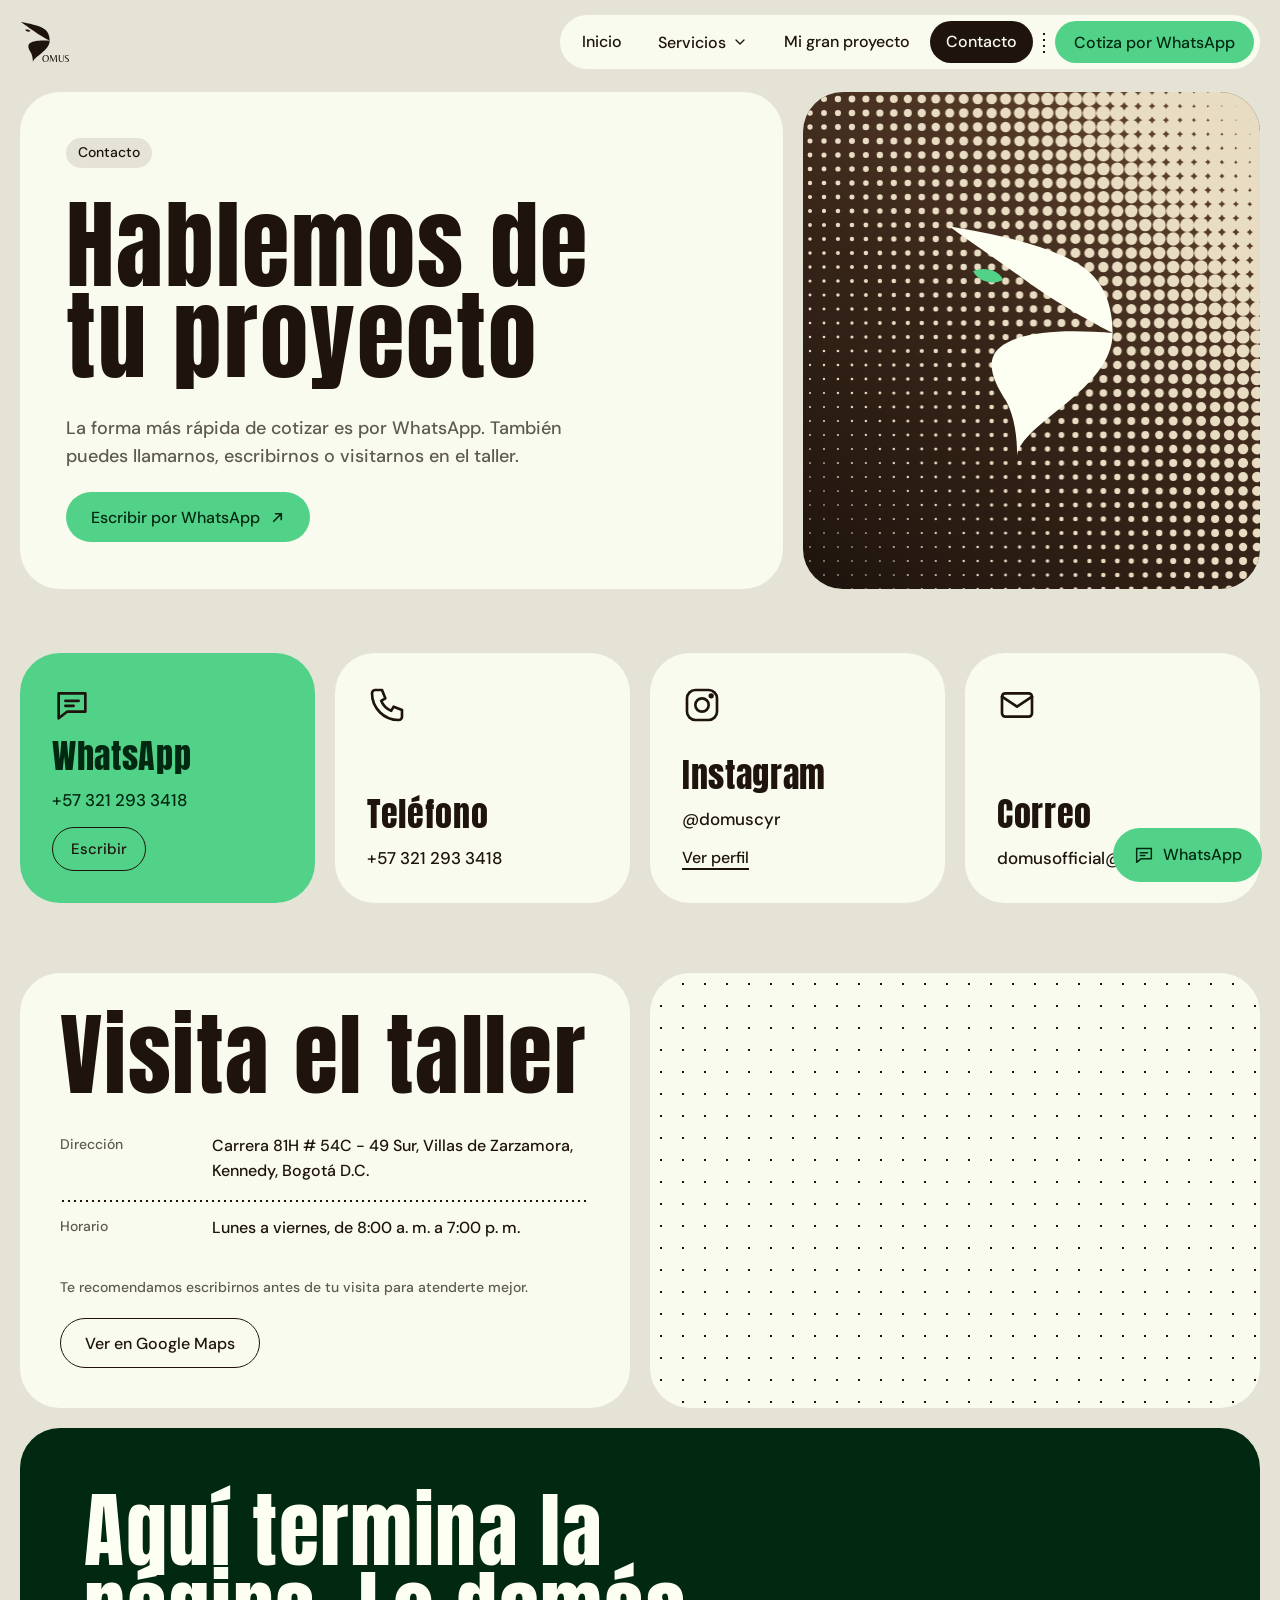
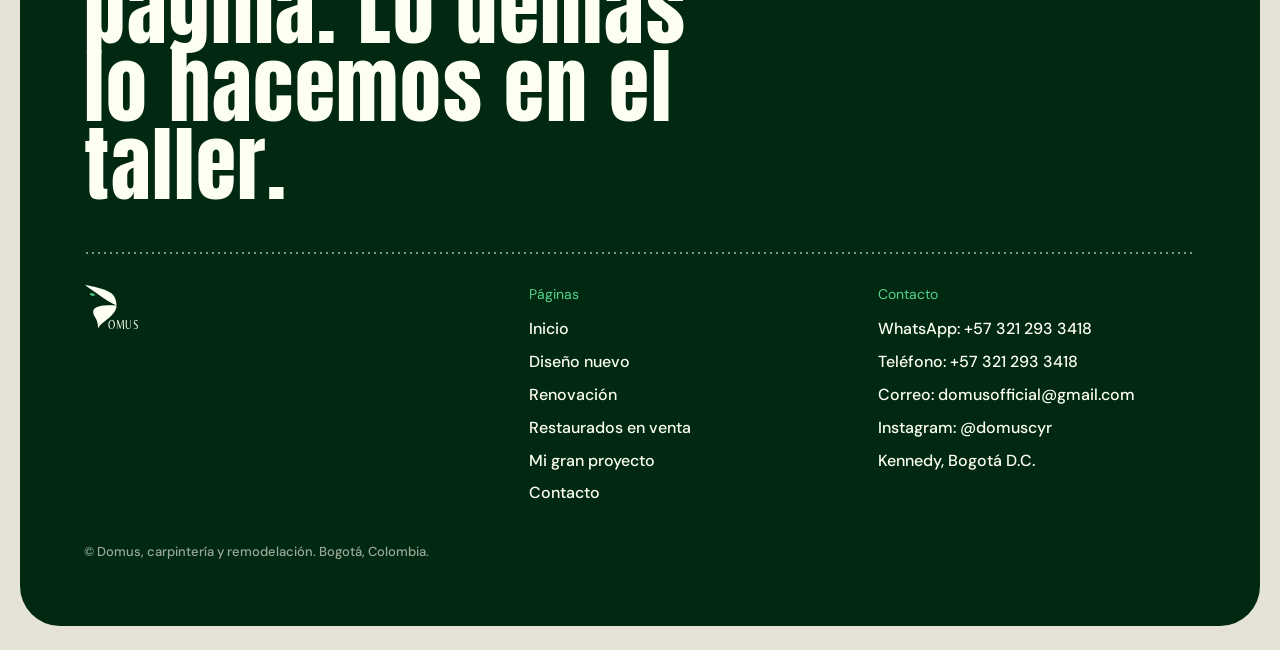
==== contacto.html @ 04fcae73 "Web de Domus, diseño v3" ====
<!doctype html>
<html lang="es">
<head>
<meta charset="utf-8">
<meta name="viewport" content="width=device-width, initial-scale=1, viewport-fit=cover">
<title>Contacto · Domus</title>
<meta name="description" content="WhatsApp, teléfono, correo, Instagram y ubicación del taller de Domus en Kennedy, Bogotá.">
<meta name="claude:viewport-fit-sides" content="cover">
<link rel="preconnect" href="https://fonts.googleapis.com"><link rel="preconnect" href="https://fonts.gstatic.com" crossorigin><link rel="stylesheet" href="https://fonts.googleapis.com/css2?family=Anton&family=Belleza&family=DM+Sans:opsz,wght@9..40,500&display=swap">
<link rel="stylesheet" href="assets/estilos.css">
<link rel="icon" href="assets/favicon.svg" type="image/svg+xml">
<link rel="icon" href="assets/favicon-32.png" sizes="32x32" type="image/png">
<link rel="apple-touch-icon" href="assets/icono-180.png">
<meta name="theme-color" content="#E4E3D6">
<meta property="og:site_name" content="Domus">
<meta property="og:title" content="Contacto · Domus">
<meta property="og:description" content="WhatsApp, teléfono, correo, Instagram y ubicación del taller de Domus en Kennedy, Bogotá.">
<meta property="og:image" content="assets/compartir.png">
<meta property="og:type" content="website">
<meta property="og:locale" content="es_CO">
</head>
<body>
<header class="sitio-cabecera">
<div class="contenedor cabecera-fila">
<a class="logo-enlace" href="index.html" aria-label="Domus, ir al inicio"><svg viewBox="110 150 1130 920" role="img" aria-label="Domus" xmlns="http://www.w3.org/2000/svg"><path fill="currentColor" d="M130 170 C300 200 520 240 650 330 C730 390 760 480 760 582 C660 530 525 455 405 365 C300 290 205 225 130 170 Z"/><path fill="currentColor" d="M760 582 C600 568 405 568 322 640 C268 690 298 765 350 845 C382 905 392 985 392 1055 C405 930 760 800 760 582 Z"/><path fill="currentColor" d="M222 343 C262 326 322 337 337 377 C298 397 243 386 222 343 Z"/><text x="585" y="1040" fill="currentColor" font-family="Belleza, sans-serif" font-size="236" textLength="620" lengthAdjust="spacingAndGlyphs">OMUS</text></svg></a>
<button class="boton-menu" type="button" aria-expanded="false" aria-controls="menu-principal" aria-label="Abrir menú"><svg class="" viewBox="0 0 24 24" fill="none" stroke="currentColor" stroke-width="1.6" stroke-linecap="round" stroke-linejoin="round" aria-hidden="true"><path d="M4 7h16"/><path d="M4 12h16"/><path d="M4 17h16"/></svg></button>
<nav id="menu-principal" class="menu" aria-label="Principal">
<a href="index.html">Inicio</a>
<div class="menu-grupo">
<button class="menu-desplegar" type="button" aria-expanded="false" aria-controls="sub-servicios">Servicios <svg viewBox="0 0 24 24" fill="none" stroke="currentColor" stroke-width="2" stroke-linecap="round" stroke-linejoin="round" aria-hidden="true"><path d="M6 9l6 6 6-6"/></svg></button>
<div class="submenu" id="sub-servicios"><a href="servicios-nuevo.html"><strong>Diseño nuevo</strong><small>Catálogo a medida e instalación</small></a><a href="servicios-renovacion.html"><strong>Renovación</strong><small>Restauración y ofrece tu mueble</small></a><a href="restaurados.html"><strong>Restaurados en venta</strong><small>Muebles renovados listos para tu casa</small></a><a class="submenu-todo" href="servicios.html">Ver todos los servicios</a></div>
</div>
<a href="gran-proyecto.html">Mi gran proyecto</a>
<a href="contacto.html" aria-current="page">Contacto</a>
<span class="divisor" aria-hidden="true"></span>
<a class="boton boton-principal" data-wa="Hola, quiero cotizar un mueble con Domus." href="contacto.html">Cotiza por WhatsApp</a>
</nav>
</div>
</header>
<main id="contenido">
<section class="contenedor portada" data-portada>
<div class="portada-rejilla portada-interior">
<div class="portada-texto">
<p class="miga"><span>Contacto</span></p>
<h1>Hablemos de tu proyecto</h1>
<div class="portada-pie">
<p class="intro">La forma más rápida de cotizar es por WhatsApp. También puedes llamarnos, escribirnos o visitarnos en el taller.</p>
<div class="acciones"><a class="boton boton-principal" data-wa="Hola, quiero más información sobre Domus." href="contacto.html">Escribir por WhatsApp <svg class="flecha" viewBox="0 0 16 16" fill="none" stroke="currentColor" stroke-width="1.8" stroke-linecap="round" aria-hidden="true"><path d="M4 12L12 4M6 4h6v6"/></svg></a></div>

</div>
</div>
<div class="bloque-trama cafe"><canvas data-trama="#E8DCC2" aria-hidden="true"></canvas><div class="sello" aria-hidden="true"><svg class="" viewBox="110 150 670 920" ><path fill="currentColor" d="M130 170 C300 200 520 240 650 330 C730 390 760 480 760 582 C660 530 525 455 405 365 C300 290 205 225 130 170 Z"/><path fill="currentColor" d="M760 582 C600 568 405 568 322 640 C268 690 298 765 350 845 C382 905 392 985 392 1055 C405 930 760 800 760 582 Z"/><path fill="#52D289" d="M222 343 C262 326 322 337 337 377 C298 397 243 386 222 343 Z"/></svg></div></div>
</div>
</section>

<section class="contenedor" style="padding-bottom: clamp(40px, 5.5vw, 80px)">
<div class="rejilla-4">
<div class="caja destacada"><svg class="icono" viewBox="0 0 24 24" fill="none" stroke="currentColor" stroke-width="1.6" stroke-linecap="round" stroke-linejoin="round" aria-hidden="true"><path d="M4 5h16v11H9l-5 4z"/><path d="M8 9.5h8"/><path d="M8 12.5h5"/></svg><h3>WhatsApp</h3><p class="valor" data-wa-numero>[número]</p><a class="boton boton-borde boton-chico" data-wa="Hola, quiero más información sobre Domus." href="contacto.html">Escribir</a></div>
<div class="caja"><svg class="icono" viewBox="0 0 24 24" fill="none" stroke="currentColor" stroke-width="1.6" stroke-linecap="round" stroke-linejoin="round" aria-hidden="true"><path d="M5 3h4l2 5-2.5 1.5a11 11 0 0 0 6 6L16 13l5 2v4a2 2 0 0 1-2 2A16 16 0 0 1 3 5a2 2 0 0 1 2-2z"/></svg><h3>Teléfono</h3><p class="valor" data-config="telefono">[Teléfono]</p></div>
<div class="caja"><svg class="icono" viewBox="0 0 24 24" fill="none" stroke="currentColor" stroke-width="1.6" stroke-linecap="round" stroke-linejoin="round" aria-hidden="true"><rect x="3" y="3" width="18" height="18" rx="5"/><circle cx="12" cy="12" r="4"/><circle cx="17.5" cy="6.5" r="0.8"/></svg><h3>Instagram</h3><p class="valor" data-config="instagram">[usuario]</p><a class="enlace" data-config-href="instagram" href="contacto.html" target="_blank" rel="noopener">Ver perfil</a></div>
<div class="caja"><svg class="icono" viewBox="0 0 24 24" fill="none" stroke="currentColor" stroke-width="1.6" stroke-linecap="round" stroke-linejoin="round" aria-hidden="true"><rect x="3" y="5" width="18" height="14" rx="2"/><path d="M3 7l9 6 9-6"/></svg><h3>Correo</h3><p class="valor" data-config="correo">[correo@dominio.com]</p></div>
</div>
</section>

<section class="contenedor" style="padding-bottom: 20px">
<div class="dos">
<div class="tarjeta columna">
<h2 class="titulo">Visita el taller</h2>
<dl class="ficha-datos" style="width: 100%">
<div><dt>Dirección</dt><dd data-config="direccion">Kennedy, Bogotá D.C.</dd></div>
<div><dt>Horario</dt><dd data-config="horario">[Horario de atención]</dd></div>
</dl>
<p class="nota">Te recomendamos escribirnos antes de tu visita para atenderte mejor.</p>
<a class="boton boton-borde" data-config-href="mapa" href="https://www.google.com/maps/search/?api=1&amp;query=Carrera%2081H%2054C-49%20Sur%2C%20Bogot%C3%A1%2C%20Colombia" target="_blank" rel="noopener">Ver en Google Maps</a>
</div>
<div class="mapa mapa-embebido"><iframe title="Mapa del taller de Domus" src="https://www.google.com/maps?q=Carrera%2081H%2054C-49%20Sur%2C%20Bogot%C3%A1%2C%20Colombia&amp;output=embed" loading="lazy" referrerpolicy="no-referrer-when-downgrade"></iframe></div>
</div>
</section>
</main>
<footer class="sitio-pie">
<div class="contenedor">
<div class="pie-tarjeta">
<p class="pie-cierre">Aquí termina la página. Lo demás lo hacemos en el taller.</p>
<div class="pie-rejilla">
<div><svg viewBox="110 150 1130 920" role="img" aria-label="Domus" xmlns="http://www.w3.org/2000/svg"><path fill="currentColor" d="M130 170 C300 200 520 240 650 330 C730 390 760 480 760 582 C660 530 525 455 405 365 C300 290 205 225 130 170 Z"/><path fill="currentColor" d="M760 582 C600 568 405 568 322 640 C268 690 298 765 350 845 C382 905 392 985 392 1055 C405 930 760 800 760 582 Z"/><path fill="#52D289" d="M222 343 C262 326 322 337 337 377 C298 397 243 386 222 343 Z"/><text x="585" y="1040" fill="currentColor" font-family="Belleza, sans-serif" font-size="236" textLength="620" lengthAdjust="spacingAndGlyphs">OMUS</text></svg></div>
<div>
<h3>Páginas</h3>
<ul>
<li><a href="index.html">Inicio</a></li>
<li><a href="servicios-nuevo.html">Diseño nuevo</a></li>
<li><a href="servicios-renovacion.html">Renovación</a></li>
<li><a href="restaurados.html">Restaurados en venta</a></li>
<li><a href="gran-proyecto.html">Mi gran proyecto</a></li>
<li><a href="contacto.html">Contacto</a></li>
</ul>
</div>
<div>
<h3>Contacto</h3>
<ul>
<li>WhatsApp: <span data-wa-numero>[número]</span></li>
<li>Teléfono: <span data-config="telefono">[Teléfono]</span></li>
<li>Correo: <span data-config="correo">[correo@dominio.com]</span></li>
<li>Instagram: <span data-config="instagram">[usuario]</span></li>
<li>Kennedy, Bogotá D.C.</li>
</ul>
</div>
</div>
<p class="pie-final">© Domus, carpintería y remodelación. Bogotá, Colombia.</p>
</div>
</div>
</footer>
<a class="flotante" data-wa="Hola, quiero más información sobre Domus." href="contacto.html" aria-label="Escríbenos por WhatsApp"><svg class="" viewBox="0 0 24 24" fill="none" stroke="currentColor" stroke-width="1.6" stroke-linecap="round" stroke-linejoin="round" aria-hidden="true"><path d="M4 5h16v11H9l-5 4z"/><path d="M8 9.5h8"/><path d="M8 12.5h5"/></svg><span>WhatsApp</span></a>
<script src="assets/config.js"></script>
<script src="assets/sitio.js"></script>
<script src="assets/trama.js"></script>
<script src="assets/movimiento.js"></script>

</body>
</html>
---- assets/estilos.css ----
/* Domus · estilos v3, adaptación del sistema "Caldera" a la marca Domus.
   Lienzo gris cálido, superficies crema sin sombras, radios de 40 px en tarjetas y píldoras en controles,
   títulos condensados gruesos a escala de cartel, un solo color fuerte (menta) para acciones y cifras,
   bosque con trama de puntos como firma visual de la portada, línea punteada como divisor. */
:root {
  --lienzo: #E4E3D6;       /* gris cálido de fondo (papel de taller) */
  --superficie: #FAFBEF;   /* tarjetas, crema Domus aclarada */
  --tinta: #1E140D;        /* texto, café casi negro */
  --tinta-suave: #5E5A50;
  --menta: #52D289;        /* único color fuerte: acciones y cifras */
  --menta-osc: #3FB873;
  --bosque: #012911;       /* firma: bloque con trama */
  --hoja: #446E4A;
  --arena: #E8DCC2;        /* etiquetas */
  --cafe: #362418;
  --crema: #FDFFF2;
  --display: 'Anton', 'Bebas Neue', Impact, 'Arial Narrow', sans-serif;
  --texto: 'DM Sans', 'Helvetica Neue', Arial, sans-serif;
  --r-tarjeta: 40px;
  --r-medio: 24px;
  --r-pildora: 800px;
  --ancho: 1280px;
  --curva: cubic-bezier(.2, .7, .2, 1);
  --rebote: cubic-bezier(.34, 1.45, .5, 1);
  --rapido: .18s;
  --medio: .35s;
  --punteada: radial-gradient(circle, var(--tinta) 0 .9px, transparent 1.2px);
  --ojo: url("data:image/svg+xml,%3Csvg xmlns='http://www.w3.org/2000/svg' viewBox='218 322 123 79'%3E%3Cpath d='M222 343 C262 326 322 337 337 377 C298 397 243 386 222 343 Z'/%3E%3C/svg%3E");
  color-scheme: light;
}
* { box-sizing: border-box; }
[hidden] { display: none !important; }
html { scroll-behavior: smooth; scroll-padding-top: 110px; }
body { margin: 0; background: var(--lienzo); color: var(--tinta); font: 500 16px/1.55 var(--texto); -webkit-font-smoothing: antialiased; }
body::before { content: ""; position: fixed; inset: 0 0 auto; height: env(safe-area-inset-top, 0px); z-index: 60; background: var(--lienzo); }
img { max-width: 100%; display: block; }
a { color: inherit; }
h1, h2, h3 { font-family: var(--display); font-weight: 400; letter-spacing: .02em; margin: 0; text-wrap: balance; }
p { margin: 0; }
:focus-visible { outline: 2px solid var(--tinta); outline-offset: 3px; border-radius: 6px; }
.sr { position: absolute; width: 1px; height: 1px; overflow: hidden; clip: rect(0 0 0 0); white-space: nowrap; }
.contenedor { width: 100%; max-width: calc(var(--ancho) + 2 * max(20px, env(safe-area-inset-left, 0px))); margin: 0 auto; padding-left: max(20px, env(safe-area-inset-left, 0px)); padding-right: max(20px, env(safe-area-inset-right, 0px)); }
.seccion { padding-block: clamp(40px, 5.5vw, 80px); }
.nota { font-size: 14px; color: var(--tinta-suave); }
.titulo { font-size: clamp(48px, 7vw, 96px); line-height: .95; }
.etiqueta { display: inline-flex; align-items: center; gap: 6px; padding: 4px 12px; border-radius: var(--r-pildora); background: var(--arena); font-size: 13px; line-height: 1.4; }
.punteada-h { height: 2px; background: var(--punteada) 0 50% / 6px 2px repeat-x; border: 0; margin: 0; }

/* ---------- Botones ---------- */
.boton { display: inline-flex; align-items: center; justify-content: center; gap: 10px; min-height: 50px; padding: 12px 24px; border-radius: var(--r-pildora); border: 1.5px solid transparent; font: 500 16px var(--texto); text-decoration: none; cursor: pointer; transition: background-color var(--rapido), color var(--rapido), transform var(--rapido); }
.boton:active { transform: scale(.97); }
.boton .flecha { width: 15px; height: 15px; transition: transform var(--medio) var(--curva); }
.boton:hover .flecha { transform: translate(3px, -3px); }
.boton-principal { background: var(--menta); color: var(--bosque); }
.boton-principal:hover { background: var(--menta-osc); }
.boton-borde { border-color: var(--tinta); color: var(--tinta); }
.boton-borde:hover { background: var(--tinta); color: var(--superficie); }
.boton-claro { border-color: var(--crema); color: var(--crema); }
.boton-claro:hover { background: var(--crema); color: var(--tinta); }
.acciones { display: flex; flex-wrap: wrap; gap: 12px; }

/* ---------- Cabecera: menú dentro de una píldora ---------- */
.sitio-cabecera { position: sticky; top: env(safe-area-inset-top, 0px); z-index: 40; background: var(--lienzo); transition: box-shadow var(--medio); }
.sitio-cabecera.compacta { box-shadow: 0 1px 0 rgba(30, 20, 13, .08); }
.cabecera-fila { display: flex; align-items: center; justify-content: space-between; gap: 16px; min-height: 84px; transition: min-height var(--medio) var(--curva); }
.compacta .cabecera-fila { min-height: 68px; }
.logo-enlace { display: inline-flex; color: var(--tinta); }
.logo-enlace svg { height: 42px; width: auto; }
.menu { display: flex; align-items: center; gap: 4px; padding: 6px; border-radius: var(--r-pildora); background: var(--superficie); }
.menu a:not(.boton) { display: inline-flex; align-items: center; min-height: 42px; padding: 0 16px; border-radius: var(--r-pildora); text-decoration: none; transition: background-color var(--rapido); }
.menu a:not(.boton):hover { background: var(--lienzo); }
.menu a[aria-current="page"] { background: var(--tinta); color: var(--superficie); }
.menu .divisor { width: 2px; height: 22px; margin: 0 6px; background: var(--punteada) 50% 0 / 2px 6px repeat-y; }
.menu .boton { min-height: 42px; padding: 8px 18px; }
.boton-menu { display: none; width: 50px; height: 50px; border: 0; border-radius: 50%; background: var(--superficie); color: var(--tinta); cursor: pointer; align-items: center; justify-content: center; }
.boton-menu svg { width: 22px; height: 22px; }
@media (max-width: 920px) {
  .boton-menu { display: inline-flex; }
  .menu { position: absolute; left: max(12px, env(safe-area-inset-left, 0px)); right: max(12px, env(safe-area-inset-right, 0px)); top: calc(100% - 6px); flex-direction: column; align-items: stretch; gap: 2px; padding: 10px; border-radius: 28px;
    clip-path: inset(0 0 100% 0 round 28px); visibility: hidden; transition: clip-path var(--medio) var(--curva), visibility 0s var(--medio); }
  .menu.abierto { clip-path: inset(0 0 0 0 round 28px); visibility: visible; transition: clip-path var(--medio) var(--curva); }
  .menu a:not(.boton) { min-height: 52px; font-size: 18px; }
  .menu .divisor { display: none; }
  .menu .boton { margin-top: 6px; min-height: 52px; }
}

/* ---------- Portada ---------- */
.portada-rejilla { display: grid; grid-template-columns: minmax(0, 1.08fr) minmax(0, .92fr); gap: 20px; align-items: stretch; padding-block: 8px clamp(40px, 5vw, 72px); }
.portada-texto { display: flex; flex-direction: column; justify-content: space-between; gap: 32px; padding: clamp(28px, 3.6vw, 48px); border-radius: var(--r-tarjeta); background: var(--superficie); min-width: 0; }
.portada h1 { font-size: clamp(64px, 9.6vw, 150px); line-height: .94; }
.portada h1 .rotar { color: var(--hoja); white-space: nowrap; }
.rotar-fijo { display: inline-grid; justify-items: start; }
.rotar-molde, .rotar-vivo { grid-area: 1 / 1; white-space: nowrap; }
.rotar-molde { visibility: hidden; padding-right: .12em; }
.cursor-texto { display: inline-block; width: .08em; height: .78em; margin-left: .05em; background: var(--menta); vertical-align: -.02em; animation: titilar 1s steps(1) infinite; }
@keyframes titilar { 50% { opacity: 0; } }
.portada-texto > .etiqueta { align-self: flex-start; }
.portada-pie { display: grid; gap: 22px; }
.portada .intro { max-width: 46ch; font-size: 18px; color: var(--tinta-suave); }
.bloque-trama { position: relative; border-radius: var(--r-tarjeta); overflow: hidden; min-height: 520px; background: linear-gradient(215deg, var(--hoja) 0%, #0B3B1E 45%, var(--bosque) 100%); isolation: isolate; }
.bloque-trama canvas[data-trama] { position: absolute; inset: 0; width: 100%; height: 100%; z-index: 0; }
.bloque-trama .escena { position: absolute; inset: 0; z-index: 1; }
.escena canvas, .escena-mueble canvas { position: absolute; inset: 0; width: 100%; height: 100%; display: block; cursor: grab; touch-action: pan-y; }
.escena canvas:active, .escena-mueble canvas:active { cursor: grabbing; }
.sombra { position: absolute; left: 50%; top: 84%; width: 30%; height: 6%; transform: translateX(-50%); border-radius: 50%; opacity: 0; background: radial-gradient(closest-side, rgba(0, 0, 0, .55), rgba(0, 0, 0, 0)); }
.pista { position: absolute; left: 24px; bottom: 20px; z-index: 2; font-size: 13px; padding: 5px 12px; border-radius: var(--r-pildora); background: rgba(250, 251, 239, .9); color: var(--tinta); transition: opacity .6s; pointer-events: none; }
.pista.oculta { opacity: 0; }
.respaldo { position: absolute; inset: 14%; width: 72%; height: 72%; color: var(--crema); }

/* ---------- Cinta: tarjeta con divisores punteados ---------- */
.cinta { border-radius: var(--r-tarjeta); background: var(--superficie); overflow: hidden; padding-block: 26px; }
.cinta-mover { display: flex; width: max-content; animation: cinta 55s linear infinite; }
.cinta:hover .cinta-mover, .cinta.en-pausa .cinta-mover { animation-play-state: paused; }
.cinta-pista { display: flex; align-items: center; margin: 0; padding: 0; list-style: none; }
.cinta-pista li { font-family: var(--display); font-size: clamp(26px, 3vw, 40px); letter-spacing: .02em; white-space: nowrap; padding: 0 32px; position: relative; }
.cinta-pista li::after { content: ""; position: absolute; right: 0; top: 10%; bottom: 10%; width: 2px; background: var(--punteada) 50% 0 / 2px 6px repeat-y; }
@keyframes cinta { to { transform: translateX(-50%); } }
.quieto .cinta-mover { animation: none; }
.quieto .cinta { overflow-x: auto; }

/* ---------- Declaración y cifras ---------- */
.declaracion-rejilla { display: grid; grid-template-columns: minmax(0, 1.25fr) minmax(0, .75fr); gap: 20px; }
.tarjeta { border-radius: var(--r-tarjeta); background: var(--superficie); padding: clamp(28px, 3.4vw, 40px); min-width: 0; }
.lema { font-size: clamp(72px, 11vw, 189px); line-height: .9; }
.o-ojo { display: inline-block; width: .52em; height: .32em; margin: 0 .03em; background: var(--hoja); vertical-align: .1em; -webkit-mask: var(--ojo) center / contain no-repeat; mask: var(--ojo) center / contain no-repeat; transform-origin: 50% 60%; }
.o-ojo.parpadea { animation: parpadeo .5s var(--curva); }
@keyframes parpadeo { 0%, 100% { transform: scaleY(1); } 40% { transform: scaleY(.1); } }
.historia { display: grid; grid-template-columns: 1fr 1fr; gap: 20px 32px; margin-top: 36px; padding-top: 28px; position: relative; }
.historia::before { content: ""; position: absolute; left: 0; right: 0; top: 0; height: 2px; background: var(--punteada) 0 50% / 6px 2px repeat-x; }
.historia p { color: var(--tinta-suave); }
.historia .firma { grid-column: 1 / -1; color: var(--tinta); }
.cifras { display: grid; gap: 20px; grid-template-rows: 1fr 1fr auto; }
.cifra { border-radius: var(--r-tarjeta); background: var(--menta); color: var(--bosque); padding: 32px 36px; display: flex; flex-direction: column; justify-content: space-between; gap: 18px; }
.cifra > span { font-size: 15px; }
.cifra b { font-family: var(--display); font-weight: 400; font-size: clamp(80px, 9vw, 132px); line-height: .9; letter-spacing: .02em; font-variant-numeric: tabular-nums; }
.frase { border-radius: var(--r-tarjeta); background: var(--bosque); color: var(--crema); padding: 28px 36px; font-family: var(--display); font-size: clamp(26px, 2.4vw, 34px); line-height: 1.1; letter-spacing: .02em; }

/* ---------- Servicios ---------- */
.encabezado { display: flex; flex-wrap: wrap; align-items: end; justify-content: space-between; gap: 16px 40px; margin-bottom: 24px; }
.encabezado p { max-width: 42ch; color: var(--tinta-suave); }
.tarjetas { display: grid; grid-template-columns: repeat(4, minmax(0, 1fr)); gap: 20px; }
.tarjeta-servicio { display: flex; flex-direction: column; gap: 18px; padding: 14px 14px 28px; border-radius: var(--r-tarjeta); background: var(--superficie); text-decoration: none; transition: background-color var(--medio); }
.tarjeta-servicio:hover { background: #FFFFF6; }
.tarjeta-servicio .foto { position: relative; aspect-ratio: 1 / 1; border-radius: 28px; overflow: hidden; background: var(--arena); }
.tarjeta-servicio .foto img { width: 100%; height: 100%; object-fit: cover; transition: transform .9s var(--curva); }
.tarjeta-servicio:hover .foto img { transform: scale(1.06); }
.tarjeta-servicio .foto > span { position: absolute; left: 12px; bottom: 12px; font-size: 12px; padding: 3px 10px; border-radius: var(--r-pildora); background: rgba(250, 251, 239, .9); }
.tarjeta-servicio .texto { display: flex; flex-direction: column; gap: 10px; padding: 0 12px; flex: 1; }
.tarjeta-servicio .etiqueta { align-self: flex-start; }
.tarjeta-servicio[data-verde] .etiqueta { background: #D6E8D9; }
.tarjeta-servicio h3 { font-size: 32px; line-height: 1; }
.tarjeta-servicio p { color: var(--tinta-suave); font-size: 15px; }
.tarjeta-servicio .ir { margin-top: auto; padding-top: 8px; display: inline-flex; align-items: center; justify-content: space-between; gap: 10px; }
.tarjeta-servicio .ir i { width: 46px; height: 46px; border-radius: 50%; border: 1.5px solid var(--tinta); display: grid; place-items: center; transition: background-color var(--rapido), border-color var(--rapido), transform var(--medio) var(--rebote); }
.tarjeta-servicio:hover .ir i { background: var(--menta); border-color: var(--menta); transform: rotate(-45deg); }
.tarjeta-servicio .ir svg { width: 18px; height: 18px; }

/* ---------- Prueba tu medida ---------- */
.prueba { display: grid; grid-template-columns: minmax(0, .82fr) minmax(0, 1.18fr); gap: 20px; }
.prueba-texto { display: flex; flex-direction: column; gap: 22px; }
.prueba-texto > p { color: var(--tinta-suave); }
.control { display: grid; gap: 10px; font-size: 15px; }
.control-fila { display: flex; justify-content: space-between; align-items: baseline; }
.control output { font-family: var(--display); font-size: 40px; letter-spacing: .02em; line-height: 1; font-variant-numeric: tabular-nums; }
input[type="range"] { -webkit-appearance: none; appearance: none; width: 100%; height: 34px; background: transparent; cursor: pointer; }
input[type="range"]::-webkit-slider-runnable-track { height: 10px; border-radius: 10px; background: linear-gradient(var(--menta), var(--menta)) 0 / var(--lleno, 50%) 100% no-repeat, var(--lienzo); }
input[type="range"]::-moz-range-track { height: 10px; border-radius: 10px; background: var(--lienzo); }
input[type="range"]::-moz-range-progress { height: 10px; border-radius: 10px; background: var(--menta); }
input[type="range"]::-webkit-slider-thumb { -webkit-appearance: none; width: 30px; height: 30px; margin-top: -10px; border-radius: 50%; background: var(--tinta); border: 4px solid var(--superficie); transition: transform var(--rapido) var(--rebote); }
input[type="range"]::-moz-range-thumb { width: 24px; height: 24px; border-radius: 50%; background: var(--tinta); border: 4px solid var(--superficie); }
input[type="range"]:active::-webkit-slider-thumb { transform: scale(1.2); }
.chips { display: flex; flex-wrap: wrap; gap: 8px; }
.chip { display: inline-flex; align-items: center; gap: 8px; min-height: 44px; padding: 8px 16px; border-radius: var(--r-pildora); border: 1.5px solid transparent; background: var(--lienzo); color: var(--tinta); font: 500 14px var(--texto); cursor: pointer; transition: border-color var(--rapido), transform var(--rapido) var(--rebote); }
.chip i { width: 16px; height: 16px; border-radius: 50%; box-shadow: inset 0 0 0 1px rgba(30, 20, 13, .2); }
.chip:active { transform: scale(.94); }
.chip[aria-pressed="true"] { border-color: var(--tinta); }
.resumen { display: grid; gap: 14px; justify-items: start; padding-top: 22px; margin-top: auto; position: relative; }
.resumen::before { content: ""; position: absolute; left: 0; right: 0; top: 0; height: 2px; background: var(--punteada) 0 50% / 6px 2px repeat-x; }
.escena-mueble { position: relative; border-radius: var(--r-tarjeta); overflow: hidden; min-height: 460px; background-color: var(--superficie); background-image: var(--punteada); background-size: 22px 22px; background-position: center; }
.escena-mueble .sombra { top: 73%; width: 40%; height: 7%; opacity: 1; background: radial-gradient(closest-side, rgba(30, 20, 13, .25), rgba(30, 20, 13, 0)); transition: width var(--medio) var(--curva); }
.escena-mueble .cota { position: absolute; left: 24px; top: 22px; z-index: 2; }
.escena-mueble .respaldo { color: var(--tinta); }

/* ---------- Proceso ---------- */
.pasos-linea { position: relative; list-style: none; margin: 0; padding: 0; display: grid; grid-template-columns: repeat(var(--n, 4), minmax(0, 1fr)); gap: 20px; counter-reset: paso; }
.pasos-linea li { counter-increment: paso; display: flex; flex-direction: column; gap: 10px; padding: 32px; border-radius: var(--r-tarjeta); background: var(--superficie); min-height: 270px; transition: background-color var(--medio), color var(--medio); }
.pasos-linea li::before { content: "0" counter(paso); font-family: var(--display); font-size: 80px; line-height: .9; letter-spacing: .02em; margin-bottom: auto; color: rgba(30, 20, 13, .18); transition: color var(--medio); }
.pasos-linea li.activo { background: var(--menta); color: var(--bosque); }
.pasos-linea li.activo::before { color: var(--bosque); }
.pasos-linea strong { font-family: var(--display); font-weight: 400; font-size: 28px; line-height: 1.05; letter-spacing: .02em; }
.pasos-linea p { font-size: 15px; color: inherit; opacity: .8; }

/* ---------- Mi gran proyecto ---------- */
.banda { display: grid; grid-template-columns: minmax(0, 1fr) auto; align-items: end; gap: 28px 48px; border-radius: var(--r-tarjeta); background: var(--tinta); color: var(--crema); padding: clamp(32px, 5vw, 64px); }
.banda .etiqueta { background: var(--menta); color: var(--bosque); }
.banda h2 { font-size: clamp(56px, 7vw, 110px); line-height: .94; margin-top: 18px; max-width: 13ch; }
.banda p { margin-top: 18px; max-width: 52ch; color: rgba(253, 255, 242, .76); }

/* ---------- Taller ---------- */
.taller { display: grid; grid-template-columns: minmax(0, 1fr) minmax(0, 1fr); gap: 20px; }
.taller .tarjeta:first-child { display: flex; flex-direction: column; gap: 22px; justify-content: space-between; }
.ficha-datos { margin: 0; display: grid; }
.ficha-datos div { display: grid; grid-template-columns: 8.5rem minmax(0, 1fr); gap: 16px; padding: 16px 0; position: relative; }
.ficha-datos div + div::before { content: ""; position: absolute; left: 0; right: 0; top: 0; height: 2px; background: var(--punteada) 0 50% / 6px 2px repeat-x; }
.ficha-datos dt { color: var(--tinta-suave); font-size: 14px; }
.ficha-datos dd { margin: 0; overflow-wrap: anywhere; }

/* ---------- Pie ---------- */
.sitio-pie { padding-block: 0 calc(24px + env(safe-area-inset-bottom, 0px)); }
.pie-tarjeta { border-radius: var(--r-tarjeta); background: var(--bosque); color: var(--crema); padding: clamp(32px, 5vw, 64px); }
.pie-cierre { font-family: var(--display); font-size: clamp(44px, 6.4vw, 96px); line-height: .95; letter-spacing: .02em; max-width: 16ch; }
.pie-rejilla { display: grid; grid-template-columns: 1.3fr 1fr 1fr; gap: 32px; margin-top: 48px; padding-top: 32px; position: relative; }
.pie-rejilla::before { content: ""; position: absolute; left: 0; right: 0; top: 0; height: 2px; background: radial-gradient(circle, var(--crema) 0 .9px, transparent 1.2px) 0 50% / 6px 2px repeat-x; opacity: .5; }
.pie-rejilla svg { height: 46px; width: auto; color: var(--crema); }
.pie-rejilla h3 { font-family: var(--texto); font-size: 14px; letter-spacing: 0; color: var(--menta); margin-bottom: 12px; }
.pie-rejilla ul { list-style: none; margin: 0; padding: 0; display: grid; gap: 8px; }
.pie-rejilla a { text-decoration: none; }
.pie-rejilla a:hover { text-decoration: underline; text-underline-offset: 4px; }
.pie-final { margin-top: 36px; font-size: 13px; color: rgba(253, 255, 242, .6); }

/* ---------- Botón flotante ---------- */
.flotante { position: fixed; right: max(18px, calc(env(safe-area-inset-right, 0px) + 12px)); bottom: max(18px, calc(env(safe-area-inset-bottom, 0px) + 12px)); z-index: 35; display: inline-flex; align-items: center; gap: 8px; min-height: 54px; padding: 12px 20px; border-radius: var(--r-pildora); background: var(--menta); color: var(--bosque); text-decoration: none; transition: transform var(--medio) var(--rebote); }
.flotante:hover { transform: translateY(-3px); }
.flotante svg { width: 22px; height: 22px; }

/* ---------- Persiana entre páginas ---------- */
.persiana { position: fixed; inset: 0; z-index: 100; display: grid; grid-template-columns: repeat(7, 1fr); pointer-events: none; --p: var(--bosque); }
.persiana[data-tema="cafe"] { --p: var(--tinta); }
.persiana span { background: var(--p); transform: scaleY(0); transform-origin: 50% 100%; transition: transform .34s var(--curva); transition-delay: calc(var(--i) * 22ms); margin-right: -1px; }
.persiana.cerrando { pointer-events: auto; }
.persiana.cerrando span { transform: scaleY(1); }
.persiana.abriendo span { transform: scaleY(0); transform-origin: 50% 0%; transition-duration: .38s; }
.persiana-logo { position: absolute; left: 50%; top: 50%; width: 54px; transform: translate(-50%, -50%); fill: var(--crema); opacity: 0; transition: opacity .15s; }
.persiana-logo path { transform-box: fill-box; transform-origin: center; transition: transform .3s var(--rebote); }
.persiana-logo path:nth-child(1) { transform: translate(-260px, -220px) rotate(14deg); }
.persiana-logo path:nth-child(2) { transform: translate(260px, 220px) rotate(-12deg); }
.persiana-logo .ojo { fill: var(--menta); transform: scale(0); }
.persiana.cerrando .persiana-logo { opacity: 1; transition-delay: .12s; }
.persiana.cerrando .persiana-logo path { transform: none; transition-delay: .14s; }
.persiana.abriendo .persiana-logo { opacity: 0; transition-delay: 0s; }
.sin-transicion, .sin-transicion * { transition: none !important; }


/* ---------- Así se arma (aparador que se desarma con el scroll) ---------- */
.despiece { height: 260vh; position: relative; margin-bottom: clamp(40px, 5.5vw, 80px); }
.despiece-pegado { position: sticky; top: 96px; height: calc(100vh - 116px); min-height: 520px; display: grid; grid-template-columns: minmax(0, .75fr) minmax(0, 1.25fr); gap: 20px; }
.despiece-texto { display: flex; flex-direction: column; gap: 20px; }
.despiece-texto > p { color: var(--tinta-suave); }
.despiece-texto .titulo { font-size: clamp(44px, 4.6vw, 72px); }
.despiece-texto { overflow: hidden; }
.piezas { list-style: none; margin: auto 0 0; padding: 0; display: grid; gap: 8px; counter-reset: pieza; }
.piezas li { counter-increment: pieza; display: flex; align-items: center; gap: 12px; padding: 10px 16px; border-radius: var(--r-pildora); background: var(--lienzo); transition: background-color var(--medio), color var(--medio); }
.piezas li::before { content: counter(pieza); font-family: var(--display); font-size: 20px; width: 1.4em; }
.piezas li.activa { background: var(--menta); color: var(--bosque); }
.despiece-escena { position: relative; border-radius: var(--r-tarjeta); overflow: hidden; background-color: var(--superficie); background-image: var(--punteada); background-size: 22px 22px; }
.despiece-escena canvas { position: absolute; inset: 0; width: 100%; height: 100%; display: block; }
.rotulos { position: absolute; inset: 0; pointer-events: none; }
.rotulo { position: absolute; left: 0; top: 0; white-space: nowrap; font-size: 13px; padding: 5px 12px; border-radius: var(--r-pildora); background: var(--tinta); color: var(--superficie); opacity: 0; will-change: transform; }
.pista-scroll { position: absolute; left: 50%; bottom: 20px; transform: translateX(-50%); font-size: 13px; padding: 5px 14px; border-radius: var(--r-pildora); background: var(--lienzo); transition: opacity var(--medio); }
.desarmado .pista-scroll { opacity: 0; }
.despiece.quieta, .despiece.sin-3d { height: auto; }
.despiece.quieta .despiece-pegado, .despiece.sin-3d .despiece-pegado { position: static; height: auto; }
.despiece.quieta .despiece-escena { min-height: 460px; }
.despiece.sin-3d .despiece-escena { display: none; }
.despiece.sin-3d .despiece-pegado { grid-template-columns: minmax(0, 1fr); }

/* ---------- Antes y después ---------- */
.antes-despues { display: grid; grid-template-columns: minmax(0, .75fr) minmax(0, 1.25fr); gap: 20px; }
.antes-texto { display: flex; flex-direction: column; gap: 20px; align-items: flex-start; }
.antes-texto > p { color: var(--tinta-suave); }
.antes-texto .nota { margin-top: auto; }
.comparador { --corte: 50%; position: relative; border-radius: var(--r-tarjeta); overflow: hidden; min-height: 460px; user-select: none; isolation: isolate; }
.comparador > div { position: absolute; inset: 0; display: grid; place-items: center; }
.capa-despues { background: var(--superficie); }
.capa-antes { background-color: #D3CCBC; background-image: radial-gradient(circle, rgba(30, 20, 13, .18) 0 1px, transparent 1.4px); background-size: 9px 9px; clip-path: inset(0 calc(100% - var(--corte)) 0 0); }
.comparador img { width: 100%; height: 100%; object-fit: contain; }
.capa-antes img { filter: saturate(.55) contrast(.92); }
.marca { position: absolute; top: 22px; z-index: 2; font-size: 13px; padding: 5px 12px; border-radius: var(--r-pildora); }
.marca-antes { left: 22px; background: var(--tinta); color: var(--superficie); }
.marca-despues { right: 22px; background: var(--menta); color: var(--bosque); }
.manija { position: absolute; top: 0; bottom: 0; left: var(--corte); z-index: 2; width: 2px; background: var(--tinta); transform: translateX(-1px); pointer-events: none; }
.manija svg { position: absolute; top: 50%; left: 50%; width: 52px; height: 52px; padding: 13px; transform: translate(-50%, -50%); border-radius: 50%; background: var(--menta); color: var(--bosque); transition: transform var(--rapido) var(--rebote); }
.comparador:active .manija svg { transform: translate(-50%, -50%) scale(1.1); }
.comparador input[type="range"] { position: absolute; inset: 0; z-index: 3; width: 100%; height: 100%; margin: 0; opacity: 0; cursor: ew-resize; touch-action: pan-y; }
.comparador input[type="range"]:focus-visible ~ .manija svg, .comparador:focus-within .manija svg { outline: 2px solid var(--tinta); outline-offset: 3px; }
.comparador.sin-imagen .capa-antes, .comparador.sin-imagen .capa-despues { background: var(--arena); }

@media (max-width: 920px) {
  .despiece { height: 220vh; }
  .despiece-pegado { grid-template-columns: minmax(0, 1fr); grid-template-rows: auto minmax(0, 1fr); top: 80px; height: calc(100vh - 96px); min-height: 0; gap: 12px; }
  .despiece-texto { gap: 10px; padding: 22px 24px; }
  .despiece-texto .titulo { font-size: 40px; }
  .despiece-texto > p { font-size: 14px; }
  .piezas { display: none; }
  .despiece.quieta .despiece-pegado { grid-template-rows: none; }
  .despiece.quieta .despiece-escena { min-height: 0; aspect-ratio: 1 / 1; }
  .antes-despues { grid-template-columns: minmax(0, 1fr); }
  .comparador { min-height: 0; aspect-ratio: 4 / 3; }
  .rotulo { font-size: 11px; padding: 4px 9px; }
}


/* =========================================================
   Páginas interiores (v3)
   ========================================================= */
.oculto-visual { position: absolute; width: 1px; height: 1px; overflow: hidden; clip: rect(0 0 0 0); white-space: nowrap; }
.bloque { padding-bottom: clamp(40px, 5.5vw, 80px); }
.icono { width: 34px; height: 34px; color: var(--tinta); flex-shrink: 0; }
.boton-chico { min-height: 44px; padding: 9px 18px; font-size: 15px; }
.boton[aria-disabled="true"] { opacity: .5; cursor: not-allowed; }
.boton.listo { background: var(--bosque); color: var(--menta); }
.enlace { text-decoration: underline; text-underline-offset: 5px; text-decoration-thickness: 1.5px; }
.lista { list-style: none; margin: 0; padding: 0; display: grid; gap: 10px; }
.lista li { position: relative; padding-left: 26px; }
.lista li::before { content: ""; position: absolute; left: 0; top: .6em; width: 12px; height: 12px; border-radius: 50%; background: var(--menta); }
.dos { display: grid; grid-template-columns: minmax(0, 1fr) minmax(0, 1fr); gap: 20px; }
.dos.ancho-izq { grid-template-columns: minmax(0, .8fr) minmax(0, 1.2fr); }
.tarjeta.columna { display: flex; flex-direction: column; gap: 20px; align-items: flex-start; }
.tarjeta.columna > p { color: var(--tinta-suave); }
.tarjeta.oscura { background: var(--tinta); color: var(--crema); }

/* Menú: grupo de Servicios con submenú */
.menu-grupo { position: relative; }
.menu-desplegar { display: inline-flex; align-items: center; gap: 6px; min-height: 42px; padding: 0 16px; border: 0; border-radius: var(--r-pildora); background: transparent; color: var(--tinta); font: 500 16px var(--texto); cursor: pointer; transition: background-color var(--rapido); }
.menu-desplegar:hover { background: var(--lienzo); }
.menu-grupo.activo .menu-desplegar { background: var(--tinta); color: var(--superficie); }
.menu-desplegar svg { width: 16px; height: 16px; transition: transform var(--medio) var(--curva); }
.menu-grupo.abierto .menu-desplegar svg { transform: rotate(180deg); }
.submenu { position: absolute; top: calc(100% + 14px); left: -6px; min-width: 320px; z-index: 45; display: flex; flex-direction: column; gap: 2px; padding: 8px; border-radius: 28px; background: var(--superficie); opacity: 0; visibility: hidden; transform: translateY(-6px); transition: opacity var(--rapido), transform var(--medio) var(--curva), visibility 0s var(--medio); }
.menu-grupo.abierto .submenu { opacity: 1; visibility: visible; transform: none; transition: opacity var(--rapido), transform var(--medio) var(--curva); }
.submenu a { display: grid !important; gap: 2px; min-height: 0 !important; padding: 12px 16px !important; border-radius: 20px !important; }
.submenu a:hover, .submenu a[aria-current="page"] { background: var(--lienzo) !important; color: var(--tinta) !important; }
.submenu strong { font-weight: 500; }
.submenu small { font-size: 13px; color: var(--tinta-suave); }
.submenu .submenu-todo { font-size: 14px; color: var(--tinta-suave); }
@media (max-width: 920px) {
  .menu-desplegar { width: 100%; justify-content: space-between; min-height: 52px; font-size: 18px; }
  .submenu { position: static; min-width: 0; display: none; opacity: 1; visibility: visible; transform: none; padding: 0 0 6px 10px; background: transparent; }
  .menu-grupo.abierto .submenu { display: flex; }
}

/* Portadas de páginas interiores: tarjeta de texto y bloque con trama */
.portada-interior { grid-template-columns: minmax(0, 1.25fr) minmax(0, .75fr); }
.portada-interior h1 { font-size: clamp(56px, 7.6vw, 120px); }
.portada-interior .bloque-trama { min-height: 380px; }
.bloque-trama.cafe { background: linear-gradient(215deg, #6B4A33 0%, var(--cafe) 55%, #1E140D 100%); }
.bloque-trama .sello { position: absolute; inset: 0; z-index: 1; display: grid; place-items: center; pointer-events: none; }
.bloque-trama .sello svg { width: 38%; max-width: 180px; height: auto; color: var(--crema); }
.bloque-trama .foto-portada { position: absolute; inset: 18px; z-index: 1; border-radius: 26px; overflow: hidden; }
.bloque-trama .foto-portada img { width: 100%; height: 100%; object-fit: cover; }
.bloque-trama .foto-portada span { position: absolute; left: 12px; bottom: 12px; font-size: 12px; padding: 3px 10px; border-radius: var(--r-pildora); background: rgba(250, 251, 239, .9); }
.miga { display: inline-flex; flex-wrap: wrap; gap: 6px; align-items: center; align-self: flex-start; font-size: 14px; }
.miga a { padding: 4px 12px; border-radius: var(--r-pildora); background: var(--arena); text-decoration: none; }
.miga a:hover { background: #DCCDAE; }
.miga span { padding: 4px 12px; border-radius: var(--r-pildora); background: var(--lienzo); }
.subnav { display: flex; flex-wrap: wrap; gap: 8px; }
.subnav a { display: inline-flex; align-items: center; min-height: 44px; padding: 8px 16px; border-radius: var(--r-pildora); border: 1.5px solid var(--tinta); text-decoration: none; font-size: 15px; transition: background-color var(--rapido), color var(--rapido); }
.subnav a:hover { background: var(--tinta); color: var(--superficie); }

/* Tarjetas grandes de Servicios */
.tarjetas-2 { grid-template-columns: repeat(2, minmax(0, 1fr)); }
.tarjetas-2 .tarjeta-servicio .foto { aspect-ratio: 16 / 10; }
.tarjetas-2 .tarjeta-servicio h2 { font-size: clamp(40px, 4.6vw, 64px); line-height: .95; }
.linea-servicio { display: flex; align-items: center; gap: 16px; margin-top: 20px; padding: 20px 26px; border-radius: var(--r-pildora); background: var(--superficie); text-decoration: none; transition: background-color var(--medio); }
.linea-servicio:hover { background: var(--menta); }
.linea-servicio span { flex: 1; min-width: 0; }
.linea-servicio .icono { width: 28px; height: 28px; }
.linea-servicio .flecha { width: 18px; height: 18px; }

/* Catálogo */
.catalogo-tarjeta .encabezado { margin-bottom: 18px; }
.buscador { display: grid; gap: 8px; margin-bottom: 22px; max-width: 560px; }
.buscador label { font-size: 15px; }
.campo-buscar { position: relative; }
.campo-buscar svg { position: absolute; left: 22px; top: 50%; transform: translateY(-50%); width: 20px; height: 20px; color: var(--tinta-suave); pointer-events: none; }
.campo-buscar input[type="search"] { padding-left: 54px; }
.resultado-busqueda { font-size: 14px; color: var(--tinta-suave); min-height: 1.5em; }
.categorias { display: grid; gap: 10px; }
.categoria { border-radius: 30px; background: var(--lienzo); overflow: hidden; transition: background-color var(--medio); }
.categoria[open] { background: #EDECE1; }
.categoria > summary { list-style: none; cursor: pointer; display: flex; align-items: center; gap: 16px; padding: 20px 26px; min-height: 76px; font-family: var(--display); font-size: clamp(28px, 3.4vw, 44px); letter-spacing: .02em; line-height: 1; }
.categoria > summary::-webkit-details-marker { display: none; }
.categoria > summary .cuenta { margin-left: auto; font-family: var(--texto); font-size: 13px; letter-spacing: 0; padding: 4px 12px; border-radius: var(--r-pildora); background: var(--superficie); white-space: nowrap; }
.categoria > summary .flecha { width: 44px; height: 44px; padding: 11px; border-radius: 50%; background: var(--tinta); color: var(--superficie); flex-shrink: 0; transition: transform var(--medio) var(--curva), background-color var(--rapido); }
.categoria > summary:hover .flecha { background: var(--hoja); }
.categoria[open] > summary .flecha { transform: rotate(180deg); background: var(--menta); color: var(--bosque); }
.categoria-cuerpo { padding: 2px 16px 18px; display: grid; gap: 14px; grid-template-columns: repeat(auto-fill, minmax(min(100%, 240px), 1fr)); }
.mueble { display: flex; flex-direction: column; gap: 8px; padding: 12px 12px 20px; border-radius: 30px; background: var(--superficie); min-width: 0; }
.mueble .foto, .producto .foto { position: relative; aspect-ratio: 1 / 1; border-radius: 22px; overflow: hidden; background: var(--arena); display: flex; align-items: flex-end; padding: 10px; }
.mueble .foto img, .producto .foto img { position: absolute; inset: 0; width: 100%; height: 100%; object-fit: cover; transition: transform .9s var(--curva); }
.mueble:hover .foto img { transform: scale(1.06); }
.mueble .foto > span, .producto .foto > span:not(.sello) { position: relative; z-index: 1; font-size: 12px; padding: 3px 10px; border-radius: var(--r-pildora); background: rgba(250, 251, 239, .9); }
.mueble h3 { font-size: 28px; line-height: 1; margin-top: 6px; padding: 0 6px; }
.mueble p { font-size: 14px; color: var(--tinta-suave); padding: 0 6px; }
.mueble .precio { color: var(--tinta); font-size: 15px; }
.mueble .boton { margin: auto 6px 0; align-self: flex-start; }
.sin-resultados { display: grid; gap: 12px; justify-items: start; margin-top: 12px; padding: 26px; border-radius: 30px; background: var(--lienzo); }

/* Foto con paralaje dentro de su tarjeta */
.foto-tarjeta { position: relative; border-radius: var(--r-tarjeta); overflow: hidden; min-height: 420px; background: var(--arena); }
.foto-tarjeta img { position: absolute; left: 0; width: 100%; top: -8%; height: 116%; object-fit: cover; transform: translateY(var(--desplazar, 0px)); }
.foto-tarjeta span { position: absolute; left: 18px; bottom: 18px; font-size: 12px; padding: 3px 10px; border-radius: var(--r-pildora); background: rgba(250, 251, 239, .9); }

/* Desplegables */
.desplegables { display: grid; gap: 10px; }
.desplegable { border-radius: 28px; background: var(--superficie); overflow: hidden; }
.desplegable > summary { list-style: none; cursor: pointer; display: flex; align-items: center; justify-content: space-between; gap: 16px; padding: 18px 22px 18px 26px; min-height: 64px; font-size: 17px; }
.desplegable > summary::-webkit-details-marker { display: none; }
.desplegable > summary::after { content: ""; flex-shrink: 0; width: 36px; height: 36px; border-radius: 50%; background: linear-gradient(var(--tinta), var(--tinta)) center / 13px 1.8px no-repeat, linear-gradient(var(--tinta), var(--tinta)) center / 1.8px 13px no-repeat, var(--lienzo); transition: transform var(--medio) var(--curva), background-color var(--rapido); }
.desplegable[open] > summary::after { transform: rotate(45deg); background-color: var(--menta); }
.desplegable-cuerpo { padding: 0 26px 24px; display: grid; gap: 14px; justify-items: start; max-width: 70ch; }
.desplegable-cuerpo p { color: var(--tinta-suave); }
.desplegables.grandes .desplegable > summary { font-family: var(--display); font-size: clamp(26px, 2.6vw, 36px); letter-spacing: .02em; min-height: 80px; }

/* Tarjetas de datos (razones, contacto) */
.rejilla-3 { display: grid; grid-template-columns: repeat(3, minmax(0, 1fr)); gap: 20px; }
.rejilla-4 { display: grid; grid-template-columns: repeat(4, minmax(0, 1fr)); gap: 20px; }
.caja { display: flex; flex-direction: column; gap: 14px; padding: 32px; border-radius: var(--r-tarjeta); background: var(--superficie); min-width: 0; min-height: 240px; }
.caja .icono { width: 40px; height: 40px; margin-bottom: auto; }
.caja h3 { font-size: 34px; line-height: 1; }
.caja p { color: var(--tinta-suave); }
.caja .valor { color: var(--tinta); font-size: 17px; overflow-wrap: anywhere; user-select: all; }
.caja .boton, .caja .enlace { align-self: flex-start; }
.caja.destacada { background: var(--menta); color: var(--bosque); }
.caja.destacada p { color: var(--bosque); }

/* Formularios */
.formulario { display: grid; gap: 16px; grid-template-columns: repeat(2, minmax(0, 1fr)); }
.formulario .completo { grid-column: 1 / -1; }
.campo { display: flex; flex-direction: column; gap: 8px; min-width: 0; }
.campo label, .campo legend { font-size: 15px; padding-left: 6px; }
input[type="text"], input[type="search"], select, textarea { width: 100%; min-height: 56px; padding: 14px 24px; border: 1.5px solid transparent; border-radius: 100px; background: var(--lienzo); color: var(--tinta); font: 500 16px var(--texto); transition: border-color var(--rapido), background-color var(--rapido); }
textarea { min-height: 130px; border-radius: 28px; resize: vertical; }
select { appearance: none; -webkit-appearance: none; background-image: linear-gradient(45deg, transparent 50%, var(--tinta) 50%), linear-gradient(135deg, var(--tinta) 50%, transparent 50%); background-position: calc(100% - 28px) 50%, calc(100% - 22px) 50%; background-size: 6px 6px; background-repeat: no-repeat; padding-right: 52px; }
input:focus-visible, select:focus-visible, textarea:focus-visible { outline: none; border-color: var(--tinta); background-color: var(--superficie); }
fieldset { border: 0; margin: 0; padding: 0; }
.opciones { display: flex; flex-wrap: wrap; gap: 8px; margin-top: 4px; }
.opcion { display: inline-flex; align-items: center; gap: 8px; min-height: 46px; padding: 8px 18px; border-radius: var(--r-pildora); border: 1.5px solid transparent; background: var(--lienzo); font-size: 15px; cursor: pointer; transition: border-color var(--rapido), background-color var(--rapido), transform var(--rapido) var(--rebote); }
.opcion:active { transform: scale(.95); }
.opcion:has(input:checked) { background: var(--menta); color: var(--bosque); }
.opcion input { width: 18px; height: 18px; margin: 0; accent-color: var(--bosque); }
.error { color: #9B2C1F; font-size: 14px; padding-left: 6px; }
.mensaje-listo { grid-column: 1 / -1; display: grid; gap: 12px; justify-items: start; padding: 24px; border-radius: 28px; background: var(--menta); color: var(--bosque); animation: aparecer .45s var(--curva); }
.mensaje-listo pre { margin: 0; white-space: pre-wrap; font: 500 15px var(--texto); }
.mensaje-listo .nota { color: var(--bosque); }
.mensaje-listo .boton-principal { background: var(--bosque); color: var(--menta); }
@keyframes aparecer { from { transform: translateY(8px); opacity: .4; } to { transform: none; opacity: 1; } }
.pasos-vertical { grid-template-columns: minmax(0, 1fr) !important; gap: 10px; }
.pasos-vertical li { min-height: 0; padding: 20px 24px; flex-direction: row; align-items: baseline; flex-wrap: wrap; gap: 4px 16px; background: var(--lienzo); }
.pasos-vertical li::before { font-size: 40px; margin: 0; }
.pasos-vertical li p { flex-basis: 100%; padding-left: 0; }
.aviso-3d { display: flex; gap: 16px; align-items: flex-start; padding: 24px; border-radius: 30px; background: var(--lienzo); }
.aviso-3d div { display: grid; gap: 6px; justify-items: start; }
.aviso-3d p { color: var(--tinta-suave); font-size: 15px; }

/* Tienda de restaurados */
.aviso-ejemplo { margin-bottom: 20px; padding: 16px 22px; border-radius: 28px; background: var(--arena); font-size: 15px; }
.filtros { display: flex; flex-wrap: wrap; align-items: flex-end; gap: 14px 18px; margin-bottom: 20px; }
.filtros .campo { min-width: 240px; }
.filtros .resultado-busqueda { margin-left: auto; align-self: center; }
.tienda { display: grid; gap: 20px; grid-template-columns: repeat(auto-fill, minmax(min(100%, 280px), 1fr)); }
.producto { display: flex; flex-direction: column; gap: 8px; padding: 12px 12px 22px; border-radius: var(--r-tarjeta); background: var(--superficie); min-width: 0; }
.producto .foto { justify-content: space-between; align-items: flex-start; touch-action: pan-y; }
.producto .foto > span:first-child:not(.sello) { align-self: flex-end; }
.foto .sello { position: absolute; top: 12px; left: 12px; z-index: 1; font-size: 13px; padding: 4px 12px; border-radius: var(--r-pildora); }
.foto .sello-disponible { background: var(--menta); color: var(--bosque); }
.foto .sello-apartado { background: var(--arena); color: var(--tinta); }
.foto .sello-vendido { background: var(--tinta); color: var(--superficie); }
.estado-vendido .foto img { filter: grayscale(.6); opacity: .8; }
.miniaturas { display: flex; gap: 8px; padding: 0 6px; }
.miniaturas button { width: 52px; height: 52px; padding: 0; border: 2px solid transparent; border-radius: 16px; overflow: hidden; background: var(--arena); cursor: pointer; }
.miniaturas button[aria-pressed="true"] { border-color: var(--tinta); }
.miniaturas img { width: 100%; height: 100%; object-fit: cover; }
.codigo { display: flex; align-items: center; gap: 8px; margin-top: 6px; padding: 0 6px; font-size: 14px; color: var(--tinta-suave); }
.codigo b { font-weight: 500; font-size: 12px; padding: 2px 9px; border-radius: var(--r-pildora); background: var(--lienzo); color: var(--tinta); }
.producto h3 { font-size: 30px; line-height: 1; padding: 0 6px; }
.producto p { font-size: 14px; color: var(--tinta-suave); padding: 0 6px; }
.datos { display: grid; grid-template-columns: auto 1fr; gap: 4px 12px; margin: 4px 0 0; padding: 0 6px; font-size: 14px; }
.datos dt { color: var(--tinta-suave); }
.datos dd { margin: 0; }
.producto-pie { margin-top: auto; padding: 12px 6px 0; display: flex; flex-wrap: wrap; align-items: center; justify-content: space-between; gap: 12px; }
.producto .precio { font-family: var(--display); font-size: 34px; letter-spacing: .02em; color: var(--tinta); }

/* Contacto */
.mapa { display: flex; flex-direction: column; align-items: center; justify-content: center; gap: 10px; text-align: center; min-height: 380px; padding: 28px; border-radius: var(--r-tarjeta); background: var(--superficie); background-image: var(--punteada); background-size: 22px 22px; }
.mapa-embebido { padding: 0; overflow: hidden; }
.mapa-embebido iframe { width: 100%; height: 100%; min-height: 380px; border: 0; display: block; }

@media (max-width: 920px) {
  .portada-interior { grid-template-columns: minmax(0, 1fr); }
  .portada-interior .bloque-trama { min-height: 0; aspect-ratio: 16 / 9; }
  .dos, .dos.ancho-izq, .rejilla-3, .tarjetas-2 { grid-template-columns: minmax(0, 1fr); }
  .tarjetas.tarjetas-2 { grid-template-columns: minmax(0, 1fr); grid-auto-flow: row; grid-auto-columns: auto; overflow: visible; margin-inline: 0; padding-inline: 0; }
  .rejilla-4 { grid-template-columns: minmax(0, 1fr) minmax(0, 1fr); }
  .linea-servicio { border-radius: 30px; }
  .foto-tarjeta { min-height: 0; aspect-ratio: 4 / 3; }
}
@media (max-width: 620px) {
  .formulario, .rejilla-4 { grid-template-columns: minmax(0, 1fr); }
  .categoria > summary { padding: 16px 16px 16px 20px; gap: 10px; }
  .categoria-cuerpo { padding: 2px 10px 12px; }
  .filtros .resultado-busqueda { margin-left: 0; }
  .caja { min-height: 0; }
}

/* ---------- Celular ---------- */
@media (max-width: 920px) {
  .portada-rejilla, .declaracion-rejilla, .prueba, .taller, .banda { grid-template-columns: minmax(0, 1fr); }
  .bloque-trama { min-height: 0; aspect-ratio: 1 / 1; }
  .cifras { grid-template-columns: minmax(0, 1fr) minmax(0, 1fr); grid-template-rows: none; }
  .frase { grid-column: 1 / -1; }
  .tarjetas { grid-template-columns: none; grid-auto-flow: column; grid-auto-columns: minmax(260px, 80%); overflow-x: auto; scroll-snap-type: x mandatory; scrollbar-width: none; margin-inline: calc(-1 * max(20px, env(safe-area-inset-left, 0px))); padding-inline: max(20px, env(safe-area-inset-left, 0px)); }
  .tarjetas::-webkit-scrollbar { display: none; }
  .tarjeta-servicio { scroll-snap-align: start; }
  .pasos-linea { grid-template-columns: 1fr 1fr; }
  .pie-rejilla { grid-template-columns: minmax(0, 1fr); }
  .escena-mueble { min-height: 0; aspect-ratio: 4 / 3; }
}
@media (max-width: 560px) {
  .historia { grid-template-columns: minmax(0, 1fr); }
  .cifra { padding: 22px; border-radius: 32px; min-width: 0; }
  .cifra b { font-size: clamp(52px, 17vw, 80px); }
  .pasos-linea { grid-template-columns: minmax(0, 1fr); }
  .pasos-linea li { min-height: 0; }
  .ficha-datos div { grid-template-columns: minmax(0, 1fr); gap: 2px; }
  .flotante span { display: none; }
  .flotante { padding: 15px; }
}
@media (prefers-reduced-motion: reduce) {
  html { scroll-behavior: auto; }
  *, *::before, *::after { animation-duration: .01ms !important; animation-iteration-count: 1 !important; transition-duration: .01ms !important; }
  .cinta-mover { animation: none !important; }
}
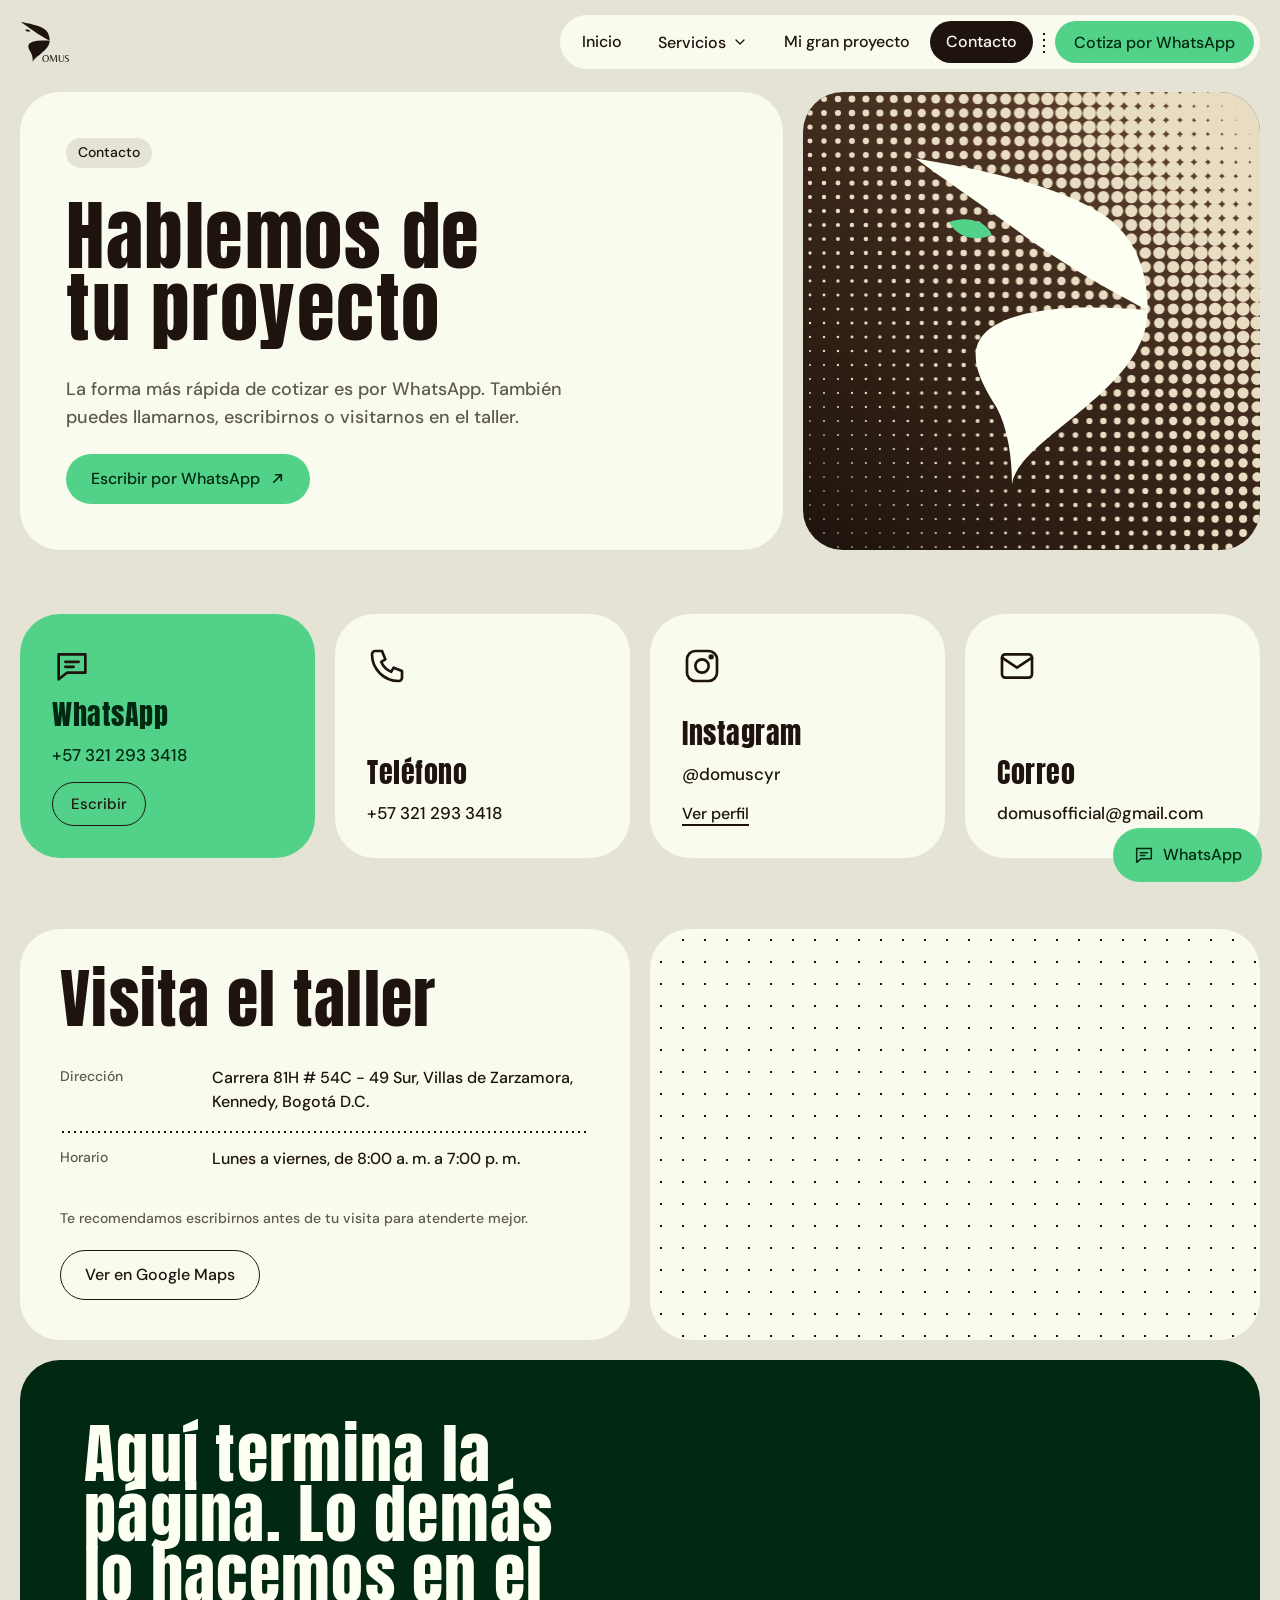
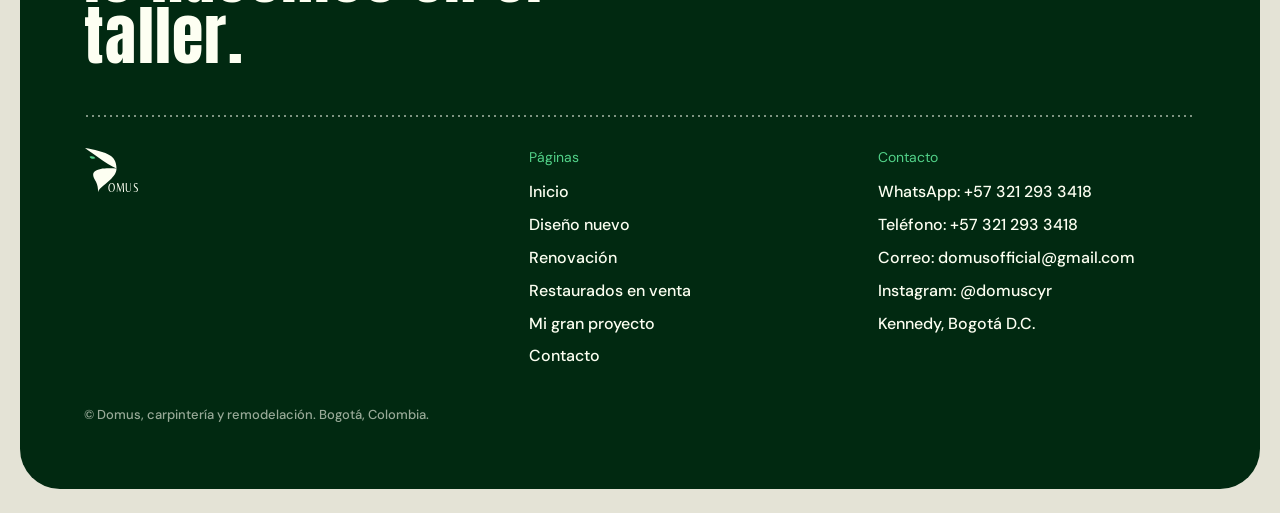
==== commit 1eb1f1a6: "Isotipos animados en las bandas: el ave del logo llega a posarse en cada escena Co-Authored-By: Clau" ====
--- a/contacto.html
+++ b/contacto.html
@@ -114,6 +114,7 @@
 <script src="assets/sitio.js"></script>
 <script src="assets/trama.js"></script>
 <script src="assets/movimiento.js"></script>
+<script src="assets/isotipos.js"></script>
 
 </body>
 </html>
--- a/assets/estilos.css
+++ b/assets/estilos.css
@@ -42,7 +42,7 @@
 .contenedor { width: 100%; max-width: calc(var(--ancho) + 2 * max(20px, env(safe-area-inset-left, 0px))); margin: 0 auto; padding-left: max(20px, env(safe-area-inset-left, 0px)); padding-right: max(20px, env(safe-area-inset-right, 0px)); }
 .seccion { padding-block: clamp(40px, 5.5vw, 80px); }
 .nota { font-size: 14px; color: var(--tinta-suave); }
-.titulo { font-size: clamp(48px, 7vw, 96px); line-height: .95; }
+.titulo { font-size: clamp(38px, 5vw, 70px); line-height: .95; }
 .etiqueta { display: inline-flex; align-items: center; gap: 6px; padding: 4px 12px; border-radius: var(--r-pildora); background: var(--arena); font-size: 13px; line-height: 1.4; }
 .punteada-h { height: 2px; background: var(--punteada) 0 50% / 6px 2px repeat-x; border: 0; margin: 0; }
 
@@ -87,7 +87,7 @@
 /* ---------- Portada ---------- */
 .portada-rejilla { display: grid; grid-template-columns: minmax(0, 1.08fr) minmax(0, .92fr); gap: 20px; align-items: stretch; padding-block: 8px clamp(40px, 5vw, 72px); }
 .portada-texto { display: flex; flex-direction: column; justify-content: space-between; gap: 32px; padding: clamp(28px, 3.6vw, 48px); border-radius: var(--r-tarjeta); background: var(--superficie); min-width: 0; }
-.portada h1 { font-size: clamp(64px, 9.6vw, 150px); line-height: .94; }
+.portada h1 { font-size: clamp(54px, 7.8vw, 120px); line-height: .94; }
 .portada h1 .rotar { color: var(--hoja); white-space: nowrap; }
 .rotar-fijo { display: inline-grid; justify-items: start; }
 .rotar-molde, .rotar-vivo { grid-area: 1 / 1; white-space: nowrap; }
@@ -121,7 +121,7 @@
 /* ---------- Declaración y cifras ---------- */
 .declaracion-rejilla { display: grid; grid-template-columns: minmax(0, 1.25fr) minmax(0, .75fr); gap: 20px; }
 .tarjeta { border-radius: var(--r-tarjeta); background: var(--superficie); padding: clamp(28px, 3.4vw, 40px); min-width: 0; }
-.lema { font-size: clamp(72px, 11vw, 189px); line-height: .9; }
+.lema { font-size: clamp(60px, 8.6vw, 148px); line-height: .9; }
 .o-ojo { display: inline-block; width: .52em; height: .32em; margin: 0 .03em; background: var(--hoja); vertical-align: .1em; -webkit-mask: var(--ojo) center / contain no-repeat; mask: var(--ojo) center / contain no-repeat; transform-origin: 50% 60%; }
 .o-ojo.parpadea { animation: parpadeo .5s var(--curva); }
 @keyframes parpadeo { 0%, 100% { transform: scaleY(1); } 40% { transform: scaleY(.1); } }
@@ -132,7 +132,7 @@
 .cifras { display: grid; gap: 20px; grid-template-rows: 1fr 1fr auto; }
 .cifra { border-radius: var(--r-tarjeta); background: var(--menta); color: var(--bosque); padding: 32px 36px; display: flex; flex-direction: column; justify-content: space-between; gap: 18px; }
 .cifra > span { font-size: 15px; }
-.cifra b { font-family: var(--display); font-weight: 400; font-size: clamp(80px, 9vw, 132px); line-height: .9; letter-spacing: .02em; font-variant-numeric: tabular-nums; }
+.cifra b { font-family: var(--display); font-weight: 400; font-size: clamp(64px, 7.2vw, 108px); line-height: .9; letter-spacing: .02em; font-variant-numeric: tabular-nums; }
 .frase { border-radius: var(--r-tarjeta); background: var(--bosque); color: var(--crema); padding: 28px 36px; font-family: var(--display); font-size: clamp(26px, 2.4vw, 34px); line-height: 1.1; letter-spacing: .02em; }
 
 /* ---------- Servicios ---------- */
@@ -148,7 +148,7 @@
 .tarjeta-servicio .texto { display: flex; flex-direction: column; gap: 10px; padding: 0 12px; flex: 1; }
 .tarjeta-servicio .etiqueta { align-self: flex-start; }
 .tarjeta-servicio[data-verde] .etiqueta { background: #D6E8D9; }
-.tarjeta-servicio h3 { font-size: 32px; line-height: 1; }
+.tarjeta-servicio h3 { font-size: 28px; line-height: 1; }
 .tarjeta-servicio p { color: var(--tinta-suave); font-size: 15px; }
 .tarjeta-servicio .ir { margin-top: auto; padding-top: 8px; display: inline-flex; align-items: center; justify-content: space-between; gap: 10px; }
 .tarjeta-servicio .ir i { width: 46px; height: 46px; border-radius: 50%; border: 1.5px solid var(--tinta); display: grid; place-items: center; transition: background-color var(--rapido), border-color var(--rapido), transform var(--medio) var(--rebote); }
@@ -193,7 +193,7 @@
 /* ---------- Mi gran proyecto ---------- */
 .banda { display: grid; grid-template-columns: minmax(0, 1fr) auto; align-items: end; gap: 28px 48px; border-radius: var(--r-tarjeta); background: var(--tinta); color: var(--crema); padding: clamp(32px, 5vw, 64px); }
 .banda .etiqueta { background: var(--menta); color: var(--bosque); }
-.banda h2 { font-size: clamp(56px, 7vw, 110px); line-height: .94; margin-top: 18px; max-width: 13ch; }
+.banda h2 { font-size: clamp(44px, 5.4vw, 84px); line-height: .94; margin-top: 18px; max-width: 13ch; }
 .banda p { margin-top: 18px; max-width: 52ch; color: rgba(253, 255, 242, .76); }
 
 /* ---------- Taller ---------- */
@@ -208,7 +208,7 @@
 /* ---------- Pie ---------- */
 .sitio-pie { padding-block: 0 calc(24px + env(safe-area-inset-bottom, 0px)); }
 .pie-tarjeta { border-radius: var(--r-tarjeta); background: var(--bosque); color: var(--crema); padding: clamp(32px, 5vw, 64px); }
-.pie-cierre { font-family: var(--display); font-size: clamp(44px, 6.4vw, 96px); line-height: .95; letter-spacing: .02em; max-width: 16ch; }
+.pie-cierre { font-family: var(--display); font-size: clamp(36px, 5vw, 74px); line-height: .95; letter-spacing: .02em; max-width: 16ch; }
 .pie-rejilla { display: grid; grid-template-columns: 1.3fr 1fr 1fr; gap: 32px; margin-top: 48px; padding-top: 32px; position: relative; }
 .pie-rejilla::before { content: ""; position: absolute; left: 0; right: 0; top: 0; height: 2px; background: radial-gradient(circle, var(--crema) 0 .9px, transparent 1.2px) 0 50% / 6px 2px repeat-x; opacity: .5; }
 .pie-rejilla svg { height: 46px; width: auto; color: var(--crema); }
@@ -246,7 +246,7 @@
 .despiece-pegado { position: sticky; top: 96px; height: calc(100vh - 116px); min-height: 520px; display: grid; grid-template-columns: minmax(0, .75fr) minmax(0, 1.25fr); gap: 20px; }
 .despiece-texto { display: flex; flex-direction: column; gap: 20px; }
 .despiece-texto > p { color: var(--tinta-suave); }
-.despiece-texto .titulo { font-size: clamp(44px, 4.6vw, 72px); }
+.despiece-texto .titulo { font-size: clamp(38px, 3.8vw, 58px); }
 .despiece-texto { overflow: hidden; }
 .piezas { list-style: none; margin: auto 0 0; padding: 0; display: grid; gap: 8px; counter-reset: pieza; }
 .piezas li { counter-increment: pieza; display: flex; align-items: center; gap: 12px; padding: 10px 16px; border-radius: var(--r-pildora); background: var(--lienzo); transition: background-color var(--medio), color var(--medio); }
@@ -289,7 +289,7 @@
   .despiece { height: 220vh; }
   .despiece-pegado { grid-template-columns: minmax(0, 1fr); grid-template-rows: auto minmax(0, 1fr); top: 80px; height: calc(100vh - 96px); min-height: 0; gap: 12px; }
   .despiece-texto { gap: 10px; padding: 22px 24px; }
-  .despiece-texto .titulo { font-size: 40px; }
+  .despiece-texto .titulo { font-size: 34px; }
   .despiece-texto > p { font-size: 14px; }
   .piezas { display: none; }
   .despiece.quieta .despiece-pegado { grid-template-rows: none; }
@@ -341,11 +341,11 @@
 
 /* Portadas de páginas interiores: tarjeta de texto y bloque con trama */
 .portada-interior { grid-template-columns: minmax(0, 1.25fr) minmax(0, .75fr); }
-.portada-interior h1 { font-size: clamp(56px, 7.6vw, 120px); }
+.portada-interior h1 { font-size: clamp(46px, 6vw, 92px); }
 .portada-interior .bloque-trama { min-height: 380px; }
 .bloque-trama.cafe { background: linear-gradient(215deg, #6B4A33 0%, var(--cafe) 55%, #1E140D 100%); }
 .bloque-trama .sello { position: absolute; inset: 0; z-index: 1; display: grid; place-items: center; pointer-events: none; }
-.bloque-trama .sello svg { width: 38%; max-width: 180px; height: auto; color: var(--crema); }
+.bloque-trama .sello svg { width: 54%; max-width: 250px; max-height: 82%; height: auto; color: var(--crema); }
 .bloque-trama .foto-portada { position: absolute; inset: 18px; z-index: 1; border-radius: 26px; overflow: hidden; }
 .bloque-trama .foto-portada img { width: 100%; height: 100%; object-fit: cover; }
 .bloque-trama .foto-portada span { position: absolute; left: 12px; bottom: 12px; font-size: 12px; padding: 3px 10px; border-radius: var(--r-pildora); background: rgba(250, 251, 239, .9); }
@@ -360,7 +360,7 @@
 /* Tarjetas grandes de Servicios */
 .tarjetas-2 { grid-template-columns: repeat(2, minmax(0, 1fr)); }
 .tarjetas-2 .tarjeta-servicio .foto { aspect-ratio: 16 / 10; }
-.tarjetas-2 .tarjeta-servicio h2 { font-size: clamp(40px, 4.6vw, 64px); line-height: .95; }
+.tarjetas-2 .tarjeta-servicio h2 { font-size: clamp(34px, 3.8vw, 52px); line-height: .95; }
 .linea-servicio { display: flex; align-items: center; gap: 16px; margin-top: 20px; padding: 20px 26px; border-radius: var(--r-pildora); background: var(--superficie); text-decoration: none; transition: background-color var(--medio); }
 .linea-servicio:hover { background: var(--menta); }
 .linea-servicio span { flex: 1; min-width: 0; }
@@ -378,7 +378,7 @@
 .categorias { display: grid; gap: 10px; }
 .categoria { border-radius: 30px; background: var(--lienzo); overflow: hidden; transition: background-color var(--medio); }
 .categoria[open] { background: #EDECE1; }
-.categoria > summary { list-style: none; cursor: pointer; display: flex; align-items: center; gap: 16px; padding: 20px 26px; min-height: 76px; font-family: var(--display); font-size: clamp(28px, 3.4vw, 44px); letter-spacing: .02em; line-height: 1; }
+.categoria > summary { list-style: none; cursor: pointer; display: flex; align-items: center; gap: 16px; padding: 20px 26px; min-height: 76px; font-family: var(--display); font-size: clamp(24px, 2.8vw, 36px); letter-spacing: .02em; line-height: 1; }
 .categoria > summary::-webkit-details-marker { display: none; }
 .categoria > summary .cuenta { margin-left: auto; font-family: var(--texto); font-size: 13px; letter-spacing: 0; padding: 4px 12px; border-radius: var(--r-pildora); background: var(--superficie); white-space: nowrap; }
 .categoria > summary .flecha { width: 44px; height: 44px; padding: 11px; border-radius: 50%; background: var(--tinta); color: var(--superficie); flex-shrink: 0; transition: transform var(--medio) var(--curva), background-color var(--rapido); }
@@ -390,7 +390,7 @@
 .mueble .foto img, .producto .foto img { position: absolute; inset: 0; width: 100%; height: 100%; object-fit: cover; transition: transform .9s var(--curva); }
 .mueble:hover .foto img { transform: scale(1.06); }
 .mueble .foto > span, .producto .foto > span:not(.sello) { position: relative; z-index: 1; font-size: 12px; padding: 3px 10px; border-radius: var(--r-pildora); background: rgba(250, 251, 239, .9); }
-.mueble h3 { font-size: 28px; line-height: 1; margin-top: 6px; padding: 0 6px; }
+.mueble h3 { font-size: 25px; line-height: 1; margin-top: 6px; padding: 0 6px; }
 .mueble p { font-size: 14px; color: var(--tinta-suave); padding: 0 6px; }
 .mueble .precio { color: var(--tinta); font-size: 15px; }
 .mueble .boton { margin: auto 6px 0; align-self: flex-start; }
@@ -410,14 +410,14 @@
 .desplegable[open] > summary::after { transform: rotate(45deg); background-color: var(--menta); }
 .desplegable-cuerpo { padding: 0 26px 24px; display: grid; gap: 14px; justify-items: start; max-width: 70ch; }
 .desplegable-cuerpo p { color: var(--tinta-suave); }
-.desplegables.grandes .desplegable > summary { font-family: var(--display); font-size: clamp(26px, 2.6vw, 36px); letter-spacing: .02em; min-height: 80px; }
+.desplegables.grandes .desplegable > summary { font-family: var(--display); font-size: clamp(22px, 2.2vw, 30px); letter-spacing: .02em; min-height: 80px; }
 
 /* Tarjetas de datos (razones, contacto) */
 .rejilla-3 { display: grid; grid-template-columns: repeat(3, minmax(0, 1fr)); gap: 20px; }
 .rejilla-4 { display: grid; grid-template-columns: repeat(4, minmax(0, 1fr)); gap: 20px; }
 .caja { display: flex; flex-direction: column; gap: 14px; padding: 32px; border-radius: var(--r-tarjeta); background: var(--superficie); min-width: 0; min-height: 240px; }
 .caja .icono { width: 40px; height: 40px; margin-bottom: auto; }
-.caja h3 { font-size: 34px; line-height: 1; }
+.caja h3 { font-size: 28px; line-height: 1; }
 .caja p { color: var(--tinta-suave); }
 .caja .valor { color: var(--tinta); font-size: 17px; overflow-wrap: anywhere; user-select: all; }
 .caja .boton, .caja .enlace { align-self: flex-start; }
@@ -473,7 +473,7 @@
 .miniaturas img { width: 100%; height: 100%; object-fit: cover; }
 .codigo { display: flex; align-items: center; gap: 8px; margin-top: 6px; padding: 0 6px; font-size: 14px; color: var(--tinta-suave); }
 .codigo b { font-weight: 500; font-size: 12px; padding: 2px 9px; border-radius: var(--r-pildora); background: var(--lienzo); color: var(--tinta); }
-.producto h3 { font-size: 30px; line-height: 1; padding: 0 6px; }
+.producto h3 { font-size: 26px; line-height: 1; padding: 0 6px; }
 .producto p { font-size: 14px; color: var(--tinta-suave); padding: 0 6px; }
 .datos { display: grid; grid-template-columns: auto 1fr; gap: 4px 12px; margin: 4px 0 0; padding: 0 6px; font-size: 14px; }
 .datos dt { color: var(--tinta-suave); }
@@ -519,7 +519,7 @@
 @media (max-width: 560px) {
   .historia { grid-template-columns: minmax(0, 1fr); }
   .cifra { padding: 22px; border-radius: 32px; min-width: 0; }
-  .cifra b { font-size: clamp(52px, 17vw, 80px); }
+  .cifra b { font-size: clamp(48px, 14vw, 68px); }
   .pasos-linea { grid-template-columns: minmax(0, 1fr); }
   .pasos-linea li { min-height: 0; }
   .ficha-datos div { grid-template-columns: minmax(0, 1fr); gap: 2px; }
@@ -531,3 +531,57 @@
   *, *::before, *::after { animation-duration: .01ms !important; animation-iteration-count: 1 !important; transition-duration: .01ms !important; }
   .cinta-mover { animation: none !important; }
 }
+
+/* Cubo modular de las preguntas: se vuelve un mueble sencillo con cada pregunta.
+   En computador va bajo el título y acompaña al bajar; en celular queda fijo arriba de las preguntas. */
+.preguntas-cubo { grid-template-areas: "texto lista" "cubo lista"; grid-template-rows: auto 1fr; row-gap: 0; }
+.preguntas-cubo .cubo-texto { grid-area: texto; border-radius: var(--r-tarjeta) var(--r-tarjeta) 0 0; padding-bottom: 24px; }
+.preguntas-cubo .desplegables { grid-area: lista; align-self: start; }
+.cubo-marco { grid-area: cubo; background: var(--superficie); border-radius: 0 0 var(--r-tarjeta) var(--r-tarjeta); padding: 0 clamp(28px, 3.4vw, 40px) clamp(28px, 3.4vw, 40px); min-width: 0; }
+.escena-modular { position: sticky; top: 96px; width: 100%; aspect-ratio: 1 / 1; max-height: 420px; border-radius: 28px; overflow: hidden; background-color: var(--lienzo); background-image: var(--punteada); background-size: 22px 22px; background-position: center; }
+.escena-modular canvas { position: absolute; inset: 0; width: 100%; height: 100%; display: block; cursor: grab; touch-action: pan-y; }
+.escena-modular canvas:active { cursor: grabbing; }
+.escena-modular .sombra { top: 76%; width: 40%; height: 7%; opacity: 1; background: radial-gradient(closest-side, rgba(30, 20, 13, .25), rgba(30, 20, 13, 0)); transition: width var(--medio) var(--curva); }
+.escena-modular .respaldo { position: absolute; inset: 18%; width: 64%; height: 64%; color: var(--tinta); }
+.escena-modular .nombre-forma { position: absolute; left: 18px; top: 16px; z-index: 2; font-size: 13px; padding: 5px 12px; border-radius: var(--r-pildora); background: var(--superficie); color: var(--tinta); }
+@media (max-width: 920px) {
+  .preguntas-cubo { grid-template-areas: "texto" "cubo" "lista"; grid-template-rows: auto; }
+  .preguntas-cubo .desplegables { margin-top: 20px; }
+  .cubo-marco { position: sticky; top: 70px; z-index: 3; align-self: start; padding: 0 16px 16px; }
+  .escena-modular { position: relative; top: 0; aspect-ratio: auto; height: min(30vh, 230px); max-height: none; border-radius: 22px; }
+  .escena-modular .pista { left: 14px; bottom: 12px; }
+}
+
+/* Isotipos de las bandas: escena de línea y el ave del logo que llega a posarse */
+.banda.con-isotipo .banda-lado { display: flex; flex-direction: column; align-items: flex-end; justify-content: flex-end; gap: 20px; align-self: stretch; }
+.isotipo { width: clamp(260px, 30vw, 420px); }
+.isotipo svg { display: block; width: 100%; height: auto; overflow: visible; }
+.isotipo .trazo { fill: none; stroke: var(--crema); stroke-width: 2.2; stroke-linecap: round; stroke-linejoin: round; }
+.isotipo .punteado { stroke-dasharray: .03 .03; opacity: .45; }
+.isotipo .cajon { stroke: var(--arena); }
+.isotipo .ladrillo { fill: var(--arena); opacity: .85; }
+.isotipo .madera { fill: rgba(227, 205, 176, .16); }
+.isotipo .madera.menta { fill: rgba(82, 210, 137, .2); }
+.isotipo .acento, .isotipo .destello { fill: var(--menta); }
+.isotipo .destello { transform-box: fill-box; transform-origin: center; }
+.isotipo .ave-cuerpo, .isotipo .ave-ala { fill: var(--crema); }
+.isotipo .ave-ojo { fill: var(--menta); transform-box: fill-box; transform-origin: center; }
+/* Antes de verse (solo con JavaScript): líneas sin dibujar, ladrillos arriba y el ave fuera */
+.isotipo.espera .trazo:not(.punteado) { stroke-dasharray: 1; stroke-dashoffset: 1; }
+.isotipo.espera .punteado, .isotipo.espera .acento { opacity: 0; }
+.isotipo.espera .ladrillo { opacity: 0; transform: translateY(-8px); }
+.isotipo.espera .destello { opacity: 0; transform: scale(0); }
+.isotipo.espera .ave { visibility: hidden; }
+.isotipo.vivo .trazo:not(.punteado) { stroke-dashoffset: 0; transition: stroke-dashoffset .9s var(--curva); }
+.isotipo.vivo .punteado { opacity: .45; transition: opacity .6s .5s; }
+.isotipo.vivo .acento { opacity: 1; transition: opacity .4s .7s; }
+.isotipo.vivo .ladrillo { opacity: .85; transform: none; transition: opacity .2s, transform .35s var(--rebote); transition-delay: calc(var(--i) * 14ms); }
+.isotipo.posado .destello { animation: destello 1.1s var(--curva) both; }
+.isotipo.posado .destello:nth-child(2) { animation-delay: .15s; }
+.isotipo.posado .destello:nth-child(3) { animation-delay: .3s; }
+.isotipo.posado .destello:nth-child(4) { animation-delay: .45s; }
+@keyframes destello { 0% { opacity: 0; transform: scale(0) rotate(0deg); } 55% { opacity: 1; transform: scale(1.35) rotate(45deg); } 100% { opacity: 1; transform: scale(1) rotate(90deg); } }
+@media (max-width: 920px) {
+  .banda.con-isotipo .banda-lado { align-items: stretch; }
+  .isotipo { width: min(100%, 360px); align-self: center; }
+}
